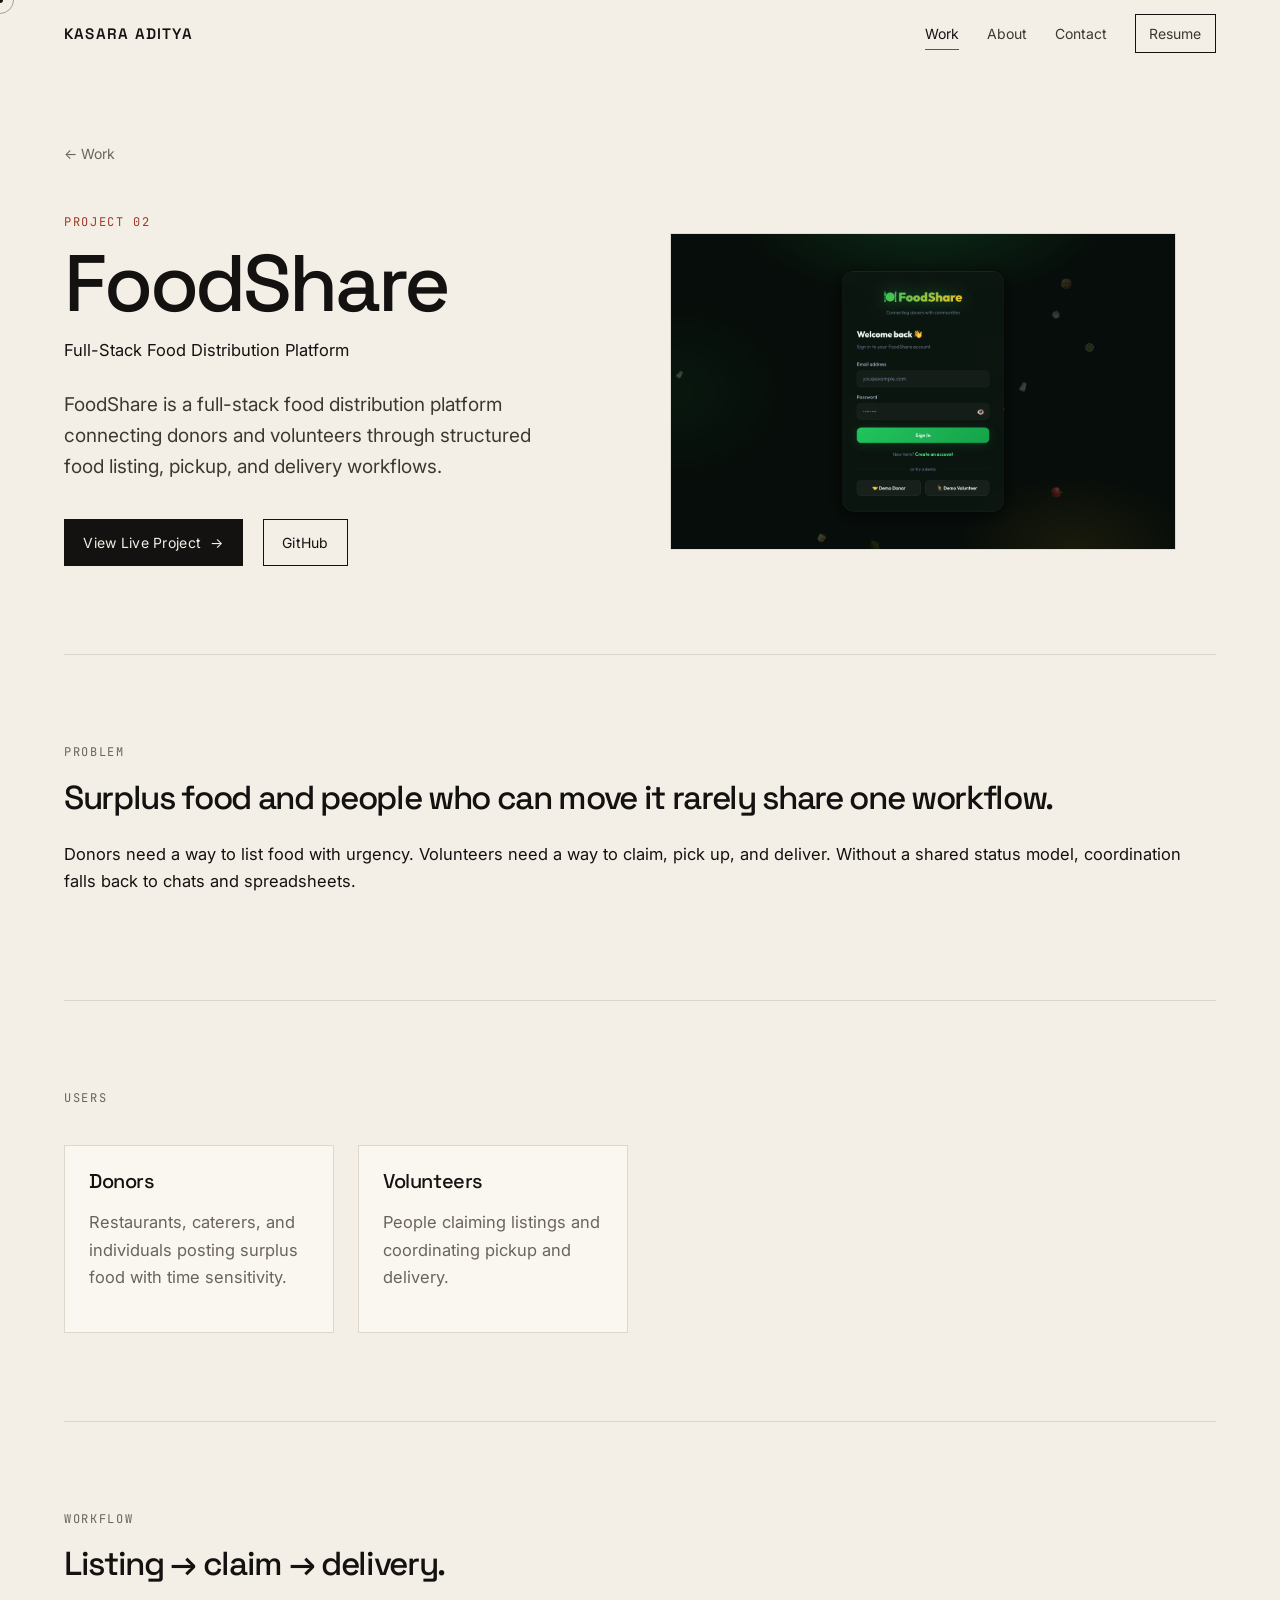
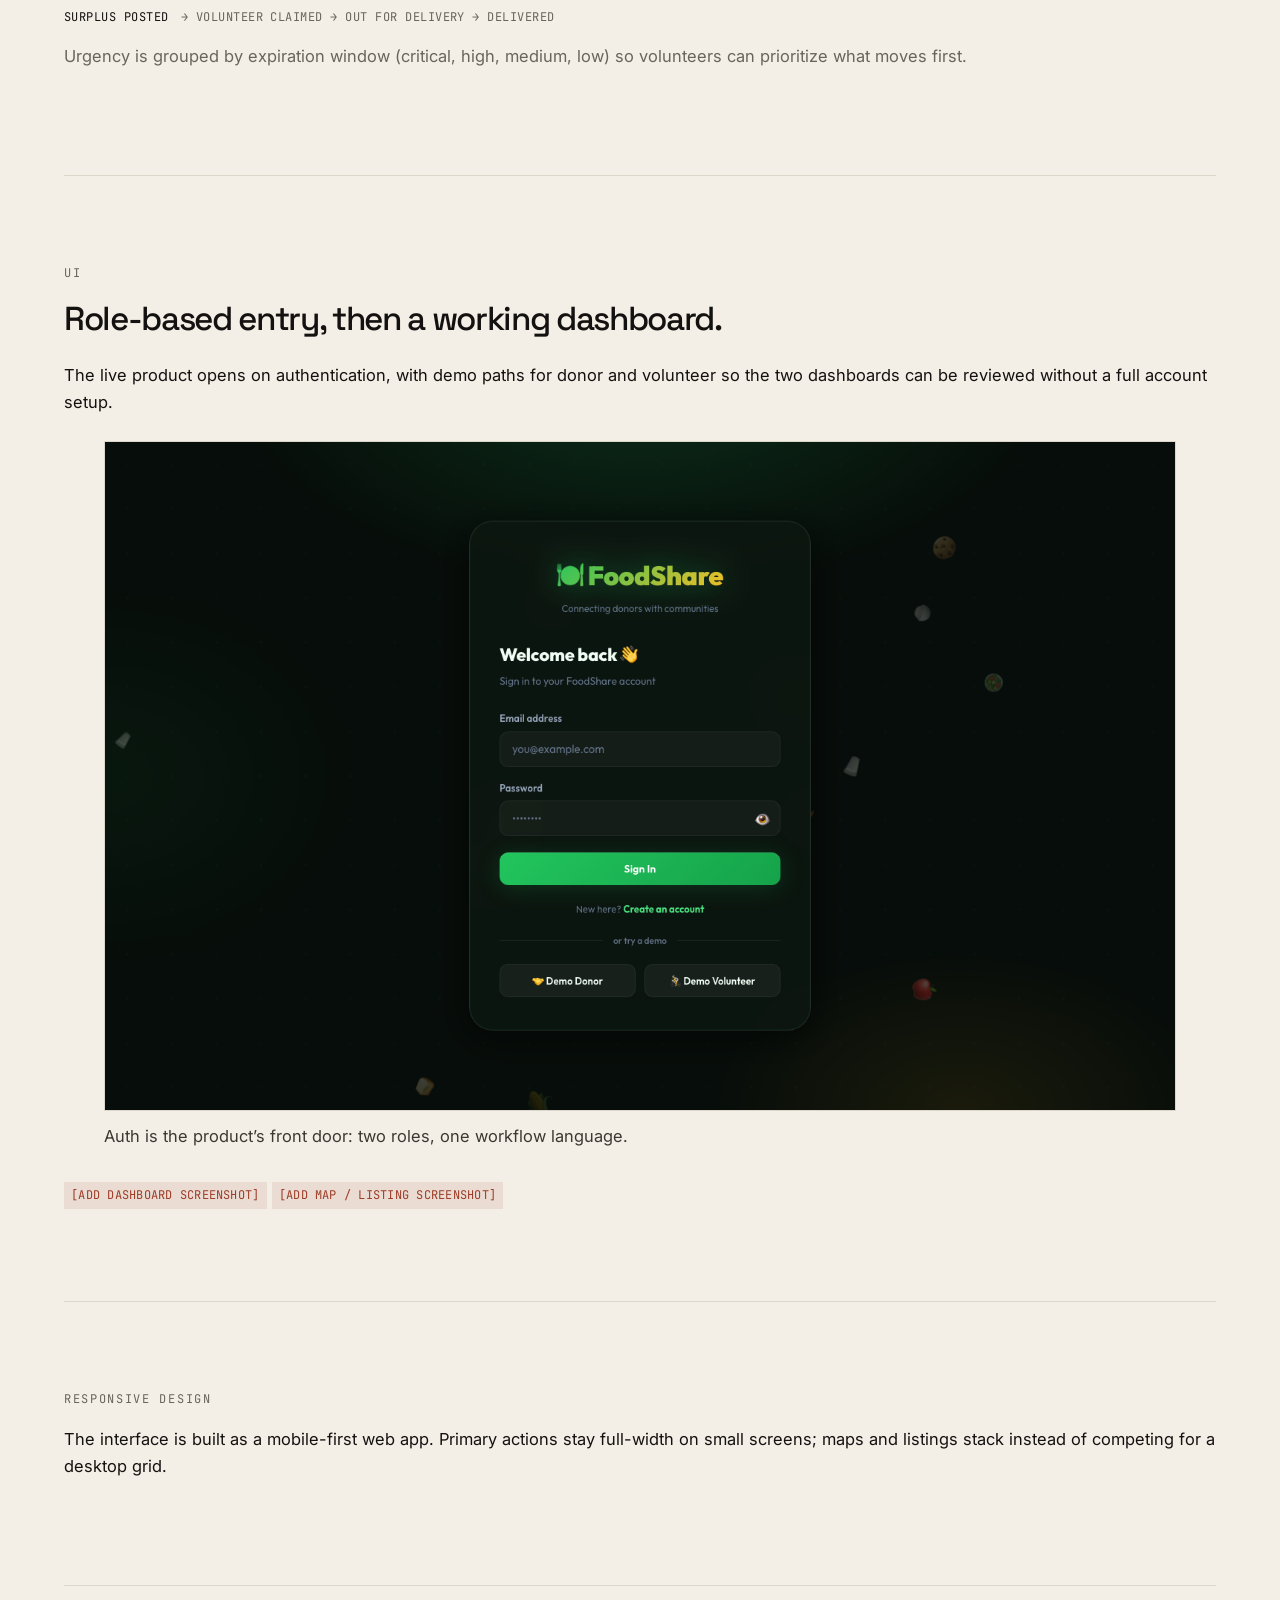
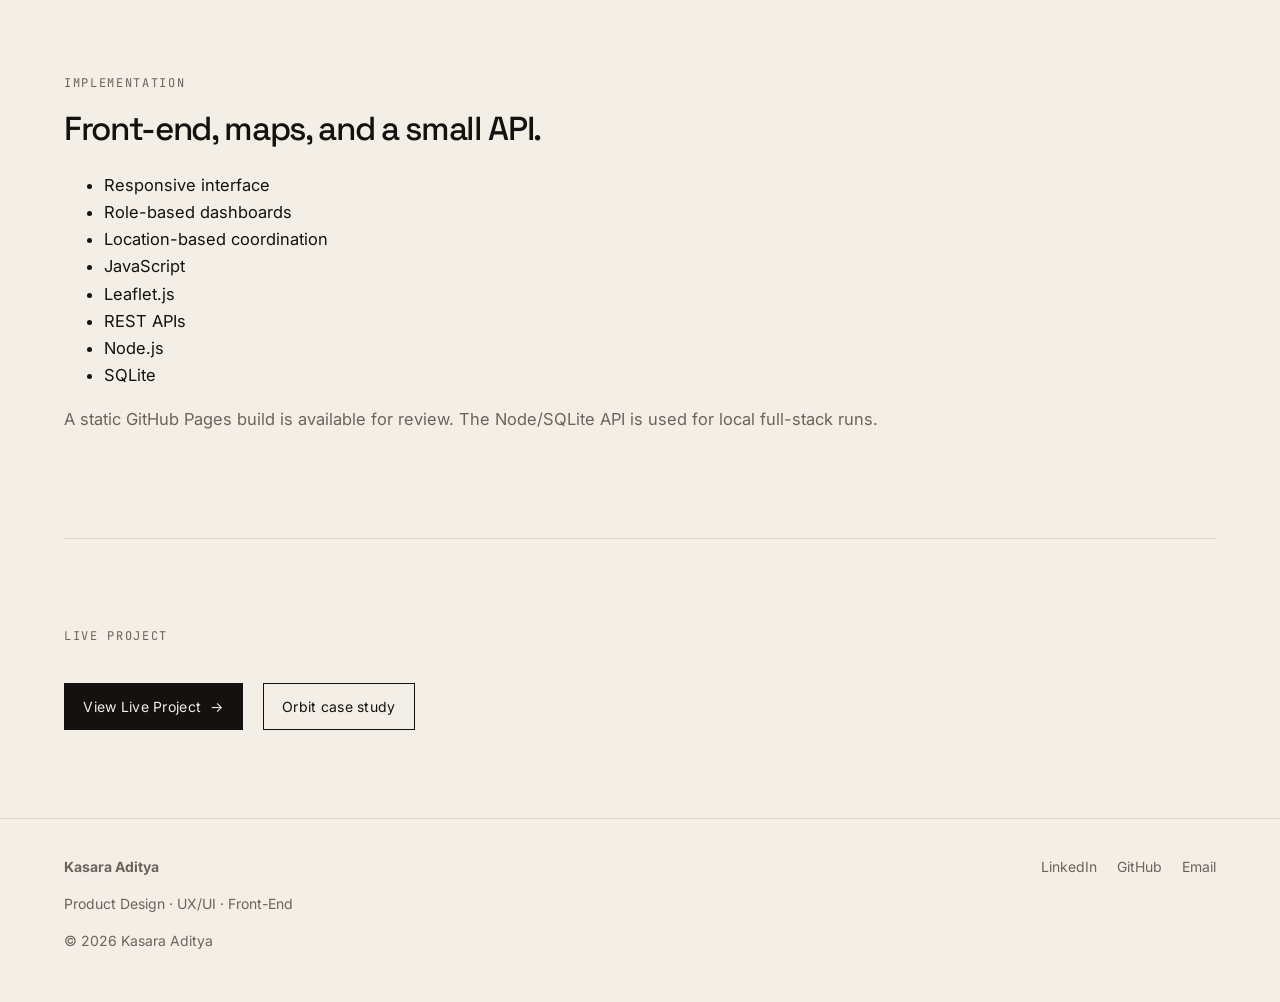
==== work/foodshare.html @ a4a10318 "feat: Initial commit of product design and engineering portfolio" ====
<!DOCTYPE html>
<html lang="en">
<head>
  <meta charset="utf-8">
  <meta name="viewport" content="width=device-width, initial-scale=1">
  <title>FoodShare — Case Study · Kasara Aditya</title>
  <meta name="description" content="Case study for FoodShare, a full-stack food distribution platform designed and built by Kasara Aditya.">
  <link rel="canonical" href="https://adityakasara.github.io/kasara-aditya-portfolio/work/foodshare.html">
  <meta property="og:title" content="FoodShare — Case Study · Kasara Aditya">
  <meta property="og:description" content="A full-stack platform connecting donors and volunteers through listing, pickup, and delivery workflows.">
  <meta property="og:image" content="../assets/foodshare/hero.png">
  <meta name="twitter:card" content="summary_large_image">
  <link rel="icon" href="../assets/images/favicon.svg" type="image/svg+xml">
  <link rel="preconnect" href="https://fonts.googleapis.com">
  <link rel="preconnect" href="https://fonts.gstatic.com" crossorigin>
  <link href="https://fonts.googleapis.com/css2?family=Inter:wght@400;500;600&family=JetBrains+Mono:wght@400&family=Space+Grotesk:wght@500;600&display=swap" rel="stylesheet">
  <link rel="stylesheet" href="../css/style.css">
  <link rel="stylesheet" href="../css/case-study.css">
  <link rel="stylesheet" href="../css/responsive.css">
</head>
<body>
  <div class="cs-progress" aria-hidden="true"></div>
  <a class="skip-link" href="#main">Skip to content</a>

  <header class="site-header">
    <div class="site-header__inner">
      <a class="wordmark" href="../index.html">Kasara Aditya</a>
      <nav class="nav-desktop" aria-label="Primary">
        <a href="../index.html#work" aria-current="page">Work</a>
        <a href="../index.html#about">About</a>
        <a href="../index.html#contact">Contact</a>
        <a class="btn-resume" href="../resume/Kasara_Aditya_Resume.pdf">Resume</a>
      </nav>
      <button class="menu-toggle" type="button" aria-expanded="false" aria-controls="mobile-menu" aria-label="Open menu">
        <span></span>
      </button>
    </div>
  </header>

  <div class="nav-drawer" id="mobile-menu" hidden>
    <div class="nav-drawer__top">
      <a class="wordmark" href="../index.html">Kasara Aditya</a>
      <button class="nav-drawer__close btn btn--ghost" type="button">Close</button>
    </div>
    <nav aria-label="Mobile">
      <a href="../index.html#work">Work</a>
      <a href="../index.html#about">About</a>
      <a href="../index.html#contact">Contact</a>
      <a href="../resume/Kasara_Aditya_Resume.pdf">Resume</a>
    </nav>
  </div>

  <main id="main">
    <section class="cs-hero container" id="hero">
      <a class="back-link" href="../index.html#work">← Work</a>
      <div class="cs-hero__grid">
        <div>
          <p class="cs-kicker">Project 02</p>
          <h1 class="display" style="font-size: clamp(2.6rem, 7vw, 5rem);">FoodShare</h1>
          <p>Full-Stack Food Distribution Platform</p>
          <p class="lede">FoodShare is a full-stack food distribution platform connecting donors and volunteers through structured food listing, pickup, and delivery workflows.</p>
          <div class="btn-row">
            <a class="btn" href="https://adityakasara.github.io/FoodShare/" rel="noopener noreferrer">View Live Project <span class="arrow" aria-hidden="true">→</span></a>
            <a class="btn btn--ghost" href="https://github.com/Adityakasara/FoodShare" rel="noopener noreferrer">GitHub</a>
          </div>
        </div>
        <figure class="cs-hero__media media-reveal">
          <img src="../assets/foodshare/hero.png" alt="FoodShare sign-in screen with donor and volunteer demo entry points" width="1440" height="900">
        </figure>
      </div>
    </section>

    <div class="container">
      <section class="cs-block" id="problem">
        <p class="eyebrow">Problem</p>
        <h2>Surplus food and people who can move it rarely share one workflow.</h2>
        <p>Donors need a way to list food with urgency. Volunteers need a way to claim, pick up, and deliver. Without a shared status model, coordination falls back to chats and spreadsheets.</p>
      </section>

      <section class="cs-block" id="users">
        <p class="eyebrow">Users</p>
        <div class="problem-grid">
          <article class="card">
            <h3>Donors</h3>
            <p class="muted">Restaurants, caterers, and individuals posting surplus food with time sensitivity.</p>
          </article>
          <article class="card">
            <h3>Volunteers</h3>
            <p class="muted">People claiming listings and coordinating pickup and delivery.</p>
          </article>
        </div>
      </section>

      <section class="cs-block" id="workflow">
        <p class="eyebrow">Workflow</p>
        <h2>Listing → claim → delivery.</h2>
        <p class="flow"><span>Surplus posted</span> → Volunteer claimed → Out for delivery → Delivered</p>
        <p class="muted" style="margin-top:1rem;">Urgency is grouped by expiration window (critical, high, medium, low) so volunteers can prioritize what moves first.</p>
      </section>

      <section class="cs-block" id="ui">
        <p class="eyebrow">UI</p>
        <h2>Role-based entry, then a working dashboard.</h2>
        <p>The live product opens on authentication, with demo paths for donor and volunteer so the two dashboards can be reviewed without a full account setup.</p>
        <figure style="margin-top:1.5rem;">
          <div class="ui-frame">
            <img src="../assets/foodshare/hero.png" alt="FoodShare authentication and demo role selection" width="1440" height="900" loading="lazy">
          </div>
          <figcaption class="ui-caption">Auth is the product’s front door: two roles, one workflow language.</figcaption>
        </figure>
        <p class="placeholder-note" style="margin-top:1rem;">[ADD DASHBOARD SCREENSHOT]</p>
        <p class="placeholder-note">[ADD MAP / LISTING SCREENSHOT]</p>
      </section>

      <section class="cs-block" id="responsive">
        <p class="eyebrow">Responsive Design</p>
        <p>The interface is built as a mobile-first web app. Primary actions stay full-width on small screens; maps and listings stack instead of competing for a desktop grid.</p>
      </section>

      <section class="cs-block" id="implementation">
        <p class="eyebrow">Implementation</p>
        <h2>Front-end, maps, and a small API.</h2>
        <ul>
          <li>Responsive interface</li>
          <li>Role-based dashboards</li>
          <li>Location-based coordination</li>
          <li>JavaScript</li>
          <li>Leaflet.js</li>
          <li>REST APIs</li>
          <li>Node.js</li>
          <li>SQLite</li>
        </ul>
        <p class="muted">A static GitHub Pages build is available for review. The Node/SQLite API is used for local full-stack runs.</p>
      </section>

      <section class="cs-block cs-end" id="live">
        <p class="eyebrow">Live Project</p>
        <div class="btn-row">
          <a class="btn" href="https://adityakasara.github.io/FoodShare/" rel="noopener noreferrer">View Live Project <span class="arrow" aria-hidden="true">→</span></a>
          <a class="btn btn--ghost" href="./orbit.html">Orbit case study</a>
        </div>
      </section>
    </div>
  </main>

  <footer class="site-footer">
    <div class="container site-footer__inner">
      <div>
        <strong>Kasara Aditya</strong>
        <p>Product Design · UX/UI · Front-End</p>
        <p>© 2026 Kasara Aditya</p>
      </div>
      <div>
        <a href="https://www.linkedin.com/in/adityakasara45" rel="noopener noreferrer">LinkedIn</a>
        <a href="https://github.com/Adityakasara" rel="noopener noreferrer">GitHub</a>
        <a href="mailto:adityakasara.45@gmail.com">Email</a>
      </div>
    </div>
  </footer>
  <script src="../js/main.js" defer></script>
</body>
</html>
---- css/style.css ----
/* ─────────────────────────────────────────────────────────────────────
   Kasara Aditya — Portfolio design system
   Editorial product-design studio. Warm paper, ink, one accent.
   ───────────────────────────────────────────────────────────────────── */

:root {
  --color-bg: #f3eee6;
  --color-bg-elevated: #faf7f1;
  --color-bg-muted: #eae4d8;
  --color-ink: #141210;
  --color-ink-soft: #3d3832;
  --color-muted: #6a645c;
  --color-faint: #8a8378;
  --color-line: #ddd6cb;
  --color-line-strong: #c8c0b3;
  --color-accent: #9c3d28;
  --color-accent-hover: #7e301f;
  --color-accent-soft: rgba(156, 61, 40, 0.1);
  --color-on-dark: #f3eee6;
  --color-on-dark-muted: #b7b0a6;
  --color-dark: #171412;
  --color-dark-elevated: #211d1a;
  --color-focus: #9c3d28;

  --font-display: "Space Grotesk", "Helvetica Neue", sans-serif;
  --font-body: "Inter", "Helvetica Neue", system-ui, sans-serif;
  --font-mono: "JetBrains Mono", ui-monospace, monospace;

  --text-display: clamp(2.75rem, 7vw, 5.5rem);
  --text-h1: clamp(2rem, 4.2vw, 3.25rem);
  --text-h2: clamp(1.5rem, 2.6vw, 2.125rem);
  --text-h3: 1.25rem;
  --text-body-lg: 1.1875rem;
  --text-body: 1.03125rem;
  --text-small: 0.875rem;
  --text-caption: 0.75rem;

  --leading-display: 0.95;
  --leading-tight: 1.15;
  --leading-body: 1.65;

  --space-2xs: 0.25rem;
  --space-xs: 0.5rem;
  --space-sm: 0.75rem;
  --space-md: 1rem;
  --space-lg: 1.5rem;
  --space-xl: 2.25rem;
  --space-2xl: 3.5rem;
  --space-3xl: 5.5rem;
  --space-4xl: 8rem;

  --radius-xs: 2px;
  --radius-sm: 4px;
  --radius-md: 8px;
  --shadow-soft: 0 1px 0 rgba(20, 18, 16, 0.04);
  --shadow-lift: 0 18px 40px rgba(20, 18, 16, 0.08);

  --ease-out: cubic-bezier(0.22, 1, 0.36, 1);
  --duration: 380ms;
  --duration-fast: 180ms;

  --nav-h: 4.25rem;
  --measure: 38rem;
  --content: 72rem;
  --gutter: clamp(1.25rem, 4vw, 3.5rem);

  --bp-sm: 390px;
  --bp-md: 768px;
  --bp-lg: 1024px;
  --bp-xl: 1280px;
  --bp-2xl: 1440px;
}

*,
*::before,
*::after {
  box-sizing: border-box;
}

html {
  scroll-behavior: smooth;
  background: var(--color-bg);
}

html:focus-within {
  scroll-behavior: smooth;
}

body {
  margin: 0;
  font-family: var(--font-body);
  font-size: var(--text-body);
  line-height: var(--leading-body);
  color: var(--color-ink);
  background: var(--color-bg);
  -webkit-font-smoothing: antialiased;
  text-rendering: optimizeLegibility;
}

body.nav-open {
  overflow: hidden;
}

img {
  max-width: 100%;
  height: auto;
  display: block;
}

a {
  color: inherit;
  text-decoration-thickness: 1px;
  text-underline-offset: 0.18em;
}

button,
input,
select {
  font: inherit;
}

:focus-visible {
  outline: 2px solid var(--color-focus);
  outline-offset: 3px;
}

.skip-link {
  position: absolute;
  left: var(--gutter);
  top: -4rem;
  z-index: 100;
  background: var(--color-ink);
  color: var(--color-on-dark);
  padding: 0.6rem 0.9rem;
}

.skip-link:focus {
  top: 0.75rem;
}

.container {
  width: min(100% - (var(--gutter) * 2), var(--content));
  margin-inline: auto;
}

.section {
  padding-block: var(--space-4xl);
}

.section--tight {
  padding-block: var(--space-3xl);
}

.eyebrow {
  font-family: var(--font-mono);
  font-size: var(--text-caption);
  letter-spacing: 0.14em;
  text-transform: uppercase;
  color: var(--color-muted);
  margin: 0 0 var(--space-md);
}

h1,
h2,
h3,
.display {
  font-family: var(--font-display);
  font-weight: 500;
  letter-spacing: -0.04em;
  line-height: var(--leading-tight);
  margin: 0;
}

.display {
  font-size: var(--text-display);
  line-height: var(--leading-display);
  font-weight: 500;
}

h1 {
  font-size: var(--text-h1);
}

h2 {
  font-size: var(--text-h2);
}

h3 {
  font-size: var(--text-h3);
  letter-spacing: -0.02em;
}

.lede {
  font-size: var(--text-body-lg);
  max-width: var(--measure);
  color: var(--color-ink-soft);
  margin: var(--space-lg) 0 0;
}

.muted {
  color: var(--color-muted);
}

.caption {
  font-size: var(--text-caption);
  letter-spacing: 0.04em;
  color: var(--color-muted);
}

/* ── Nav ─────────────────────────────────────────────────────────── */

.site-header {
  position: sticky;
  top: 0;
  z-index: 50;
  height: var(--nav-h);
  display: flex;
  align-items: center;
  border-bottom: 1px solid transparent;
  transition: background var(--duration) var(--ease-out),
    border-color var(--duration) var(--ease-out),
    backdrop-filter var(--duration) var(--ease-out);
}

.site-header.is-scrolled {
  background: rgba(243, 238, 230, 0.82);
  border-bottom-color: var(--color-line);
  backdrop-filter: blur(14px);
}

.site-header__inner {
  width: min(100% - (var(--gutter) * 2), var(--content));
  margin-inline: auto;
  display: flex;
  align-items: center;
  justify-content: space-between;
  gap: var(--space-lg);
}

.wordmark {
  font-family: var(--font-display);
  font-size: 0.95rem;
  letter-spacing: 0.08em;
  text-transform: uppercase;
  text-decoration: none;
  font-weight: 600;
}

.nav-desktop {
  display: none;
  align-items: center;
  gap: 1.75rem;
}

.nav-desktop a {
  text-decoration: none;
  font-size: var(--text-small);
  color: var(--color-ink-soft);
  position: relative;
}

.nav-desktop a::after {
  content: "";
  position: absolute;
  left: 0;
  bottom: -0.28rem;
  width: 100%;
  height: 1px;
  background: var(--color-accent);
  transform: scaleX(0);
  transform-origin: left;
  transition: transform var(--duration-fast) var(--ease-out);
}

.nav-desktop a:hover::after,
.nav-desktop a[aria-current="page"]::after,
.nav-desktop a.is-active::after {
  transform: scaleX(1);
}

.nav-desktop a.is-active,
.nav-desktop a[aria-current="page"] {
  color: var(--color-ink);
}

.btn-resume {
  border: 1px solid var(--color-ink);
  padding: 0.45rem 0.85rem;
  text-decoration: none !important;
  font-size: var(--text-small);
  transition: background var(--duration-fast) var(--ease-out),
    color var(--duration-fast) var(--ease-out);
}

.btn-resume::after {
  display: none !important;
}

.btn-resume:hover {
  background: var(--color-ink);
  color: var(--color-on-dark);
}

.menu-toggle {
  display: inline-flex;
  align-items: center;
  justify-content: center;
  width: 44px;
  height: 44px;
  border: 0;
  background: transparent;
  cursor: pointer;
}

.menu-toggle span,
.menu-toggle span::before,
.menu-toggle span::after {
  display: block;
  width: 18px;
  height: 1.5px;
  background: var(--color-ink);
  position: relative;
}

.menu-toggle span::before,
.menu-toggle span::after {
  content: "";
  position: absolute;
  left: 0;
}

.menu-toggle span::before {
  top: -6px;
}

.menu-toggle span::after {
  top: 6px;
}

.nav-drawer {
  position: fixed;
  inset: 0;
  z-index: 60;
  background: var(--color-bg);
  display: flex;
  flex-direction: column;
  padding: var(--space-xl) var(--gutter);
  transform: translateX(100%);
  transition: transform var(--duration) var(--ease-out);
}

.nav-drawer[hidden] {
  display: none;
}

.nav-drawer.is-open {
  display: flex;
  transform: translateX(0);
}

.nav-drawer__top {
  display: flex;
  justify-content: space-between;
  align-items: center;
}

.nav-drawer nav {
  display: flex;
  flex-direction: column;
  gap: 1.25rem;
  margin-top: var(--space-3xl);
}

.nav-drawer a {
  font-family: var(--font-display);
  font-size: clamp(2rem, 8vw, 3rem);
  text-decoration: none;
  letter-spacing: -0.04em;
}

/* ── Buttons ─────────────────────────────────────────────────────── */

.btn-row {
  display: flex;
  flex-wrap: wrap;
  align-items: center;
  gap: 0.75rem 1.25rem;
  margin-top: var(--space-xl);
}

.btn {
  display: inline-flex;
  align-items: center;
  gap: 0.55rem;
  min-height: 44px;
  padding: 0.7rem 1.15rem;
  border: 1px solid var(--color-ink);
  background: var(--color-ink);
  color: var(--color-on-dark);
  text-decoration: none;
  font-size: var(--text-small);
  letter-spacing: 0.02em;
  cursor: pointer;
  transition: transform var(--duration-fast) var(--ease-out),
    background var(--duration-fast) var(--ease-out),
    color var(--duration-fast) var(--ease-out);
}

.btn--ghost {
  background: transparent;
  color: var(--color-ink);
}

.btn--ghost:hover {
  background: var(--color-ink);
  color: var(--color-on-dark);
}

.btn--light {
  background: var(--color-on-dark);
  color: var(--color-ink);
  border-color: var(--color-on-dark);
}

.btn .arrow {
  display: inline-block;
  transition: transform var(--duration-fast) var(--ease-out);
}

.btn:hover .arrow,
.link-arrow:hover .arrow {
  transform: translateX(4px);
}

.link-arrow {
  display: inline-flex;
  align-items: center;
  gap: 0.4rem;
  text-decoration: none;
  font-size: var(--text-small);
  color: var(--color-accent);
}

.link-quiet {
  font-size: var(--text-small);
  color: var(--color-muted);
}

/* ── Hero ────────────────────────────────────────────────────────── */

.hero {
  padding-top: clamp(3.5rem, 10vh, 7rem);
  padding-bottom: var(--space-4xl);
}

.hero__meta {
  font-family: var(--font-mono);
  font-size: var(--text-caption);
  letter-spacing: 0.12em;
  text-transform: uppercase;
  color: var(--color-muted);
}

.hero .display span {
  display: block;
}

.hero .display em {
  font-style: normal;
  color: var(--color-accent);
}

.scroll-hint {
  margin-top: var(--space-3xl);
  display: flex;
  align-items: center;
  gap: 0.75rem;
  font-family: var(--font-mono);
  font-size: var(--text-caption);
  letter-spacing: 0.12em;
  text-transform: uppercase;
  color: var(--color-faint);
}

.scroll-hint__line {
  width: 1px;
  height: 3rem;
  background: var(--color-line-strong);
  transform-origin: top;
  animation: drip 2.4s var(--ease-out) infinite;
}

@keyframes drip {
  0% {
    transform: scaleY(0.2);
    opacity: 0;
  }
  40% {
    transform: scaleY(1);
    opacity: 1;
  }
  100% {
    transform: scaleY(1);
    opacity: 0.15;
  }
}

/* ── Work ────────────────────────────────────────────────────────── */

.section-head {
  display: grid;
  gap: var(--space-md);
  margin-bottom: var(--space-3xl);
}

.work-list {
  display: grid;
  gap: var(--space-4xl);
}

.project {
  display: grid;
  gap: var(--space-xl);
}

.project__media {
  position: relative;
  overflow: hidden;
  background: var(--color-bg-muted);
  aspect-ratio: 16 / 10;
  border: 1px solid var(--color-line);
}

.project__media img {
  width: 100%;
  height: 100%;
  object-fit: cover;
  object-position: top center;
  transform: scale(1);
  transition: transform 700ms var(--ease-out);
}

.project:hover .project__media img {
  transform: scale(1.03);
}

.project__index {
  font-family: var(--font-mono);
  font-size: var(--text-caption);
  color: var(--color-muted);
}

.project__title {
  margin-top: 0.35rem;
}

.tags {
  display: flex;
  flex-wrap: wrap;
  gap: 0.4rem;
  margin: 1rem 0 0;
  padding: 0;
  list-style: none;
}

.tags li {
  font-family: var(--font-mono);
  font-size: 0.7rem;
  letter-spacing: 0.04em;
  text-transform: uppercase;
  border: 1px solid var(--color-line-strong);
  padding: 0.28rem 0.5rem;
  color: var(--color-ink-soft);
}

.placeholder-frame {
  width: 100%;
  height: 100%;
  display: grid;
  place-items: center;
  color: var(--color-muted);
  font-family: var(--font-mono);
  font-size: var(--text-caption);
  letter-spacing: 0.08em;
  text-align: center;
  padding: var(--space-lg);
}

/* ── Approach ────────────────────────────────────────────────────── */

.timeline {
  display: grid;
  gap: 0;
  border-top: 1px solid var(--color-line);
}

.step {
  display: grid;
  gap: 0.75rem;
  padding: var(--space-xl) 0;
  border-bottom: 1px solid var(--color-line);
}

.step__num {
  font-family: var(--font-mono);
  font-size: var(--text-caption);
  color: var(--color-accent);
  letter-spacing: 0.08em;
}

/* ── Capabilities ────────────────────────────────────────────────── */

.cap-grid {
  display: grid;
  gap: var(--space-2xl);
  border-top: 1px solid var(--color-line);
  padding-top: var(--space-2xl);
}

.cap-col h3 {
  margin-bottom: var(--space-md);
}

.cap-col ul {
  list-style: none;
  margin: 0;
  padding: 0;
}

.cap-col li {
  padding: 0.55rem 0;
  border-bottom: 1px solid var(--color-line);
  color: var(--color-ink-soft);
}

/* ── About ───────────────────────────────────────────────────────── */

.about-grid {
  display: grid;
  gap: var(--space-2xl);
}

.meta-list dt {
  font-family: var(--font-mono);
  font-size: var(--text-caption);
  letter-spacing: 0.1em;
  text-transform: uppercase;
  color: var(--color-muted);
  margin-top: var(--space-lg);
}

.meta-list dd {
  margin: 0.35rem 0 0;
}

/* ── Contact ─────────────────────────────────────────────────────── */

.contact {
  background: var(--color-dark);
  color: var(--color-on-dark);
}

.contact .eyebrow,
.contact .lede,
.contact .muted {
  color: var(--color-on-dark-muted);
}

.contact .btn--ghost {
  color: var(--color-on-dark);
  border-color: var(--color-on-dark);
}

.contact .btn--ghost:hover {
  background: var(--color-on-dark);
  color: var(--color-dark);
}

/* ── Footer ──────────────────────────────────────────────────────── */

.site-footer {
  border-top: 1px solid var(--color-line);
  padding: var(--space-xl) 0;
  font-size: var(--text-small);
  color: var(--color-muted);
}

.site-footer__inner {
  display: flex;
  flex-wrap: wrap;
  justify-content: space-between;
  gap: var(--space-md);
}

.site-footer a {
  text-decoration: none;
  margin-left: 1rem;
}

.site-footer a:hover {
  color: var(--color-ink);
}

/* ── Reveal ──────────────────────────────────────────────────────── */

.reveal {
  opacity: 0;
  transform: translateY(16px);
  transition: opacity 700ms var(--ease-out), transform 700ms var(--ease-out);
}

.reveal.is-in {
  opacity: 1;
  transform: none;
}

.reveal-delay-1 { transition-delay: 80ms; }
.reveal-delay-2 { transition-delay: 160ms; }
.reveal-delay-3 { transition-delay: 240ms; }
.reveal-delay-4 { transition-delay: 320ms; }

.media-reveal {
  clip-path: inset(8% 8% 8% 8%);
  transition: clip-path 900ms var(--ease-out);
}

.media-reveal.is-in {
  clip-path: inset(0 0 0 0);
}

/* ── Cursor ──────────────────────────────────────────────────────── */

.cursor-dot,
.cursor-ring {
  display: none;
}

@media (hover: hover) and (pointer: fine) {
  body.has-cursor {
    cursor: none;
  }

  body.has-cursor a,
  body.has-cursor button {
    cursor: none;
  }

  .cursor-dot,
  .cursor-ring {
    display: block;
    position: fixed;
    top: 0;
    left: 0;
    pointer-events: none;
    z-index: 200;
    border-radius: 50%;
    transform: translate(-50%, -50%);
  }

  .cursor-dot {
    width: 6px;
    height: 6px;
    background: var(--color-ink);
  }

  .cursor-ring {
    width: 28px;
    height: 28px;
    border: 1px solid rgba(20, 18, 16, 0.35);
    transition: width 180ms var(--ease-out), height 180ms var(--ease-out);
  }

  body.is-pointer .cursor-ring {
    width: 42px;
    height: 42px;
  }
}

@media (prefers-reduced-motion: reduce) {
  html {
    scroll-behavior: auto;
  }

  *,
  *::before,
  *::after {
    animation: none !important;
    transition: none !important;
  }

  .reveal,
  .media-reveal {
    opacity: 1;
    transform: none;
    clip-path: none;
  }

  .cursor-dot,
  .cursor-ring {
    display: none !important;
  }

  body.has-cursor,
  body.has-cursor a,
  body.has-cursor button {
    cursor: auto;
  }
}
---- css/case-study.css ----
/* Case study layout — Orbit & FoodShare */

.cs-progress {
  position: fixed;
  top: 0;
  left: 0;
  height: 2px;
  width: 100%;
  background: var(--color-accent);
  z-index: 80;
  transform: scaleX(0);
  transform-origin: left;
}

.cs-hero {
  padding-top: clamp(3rem, 8vh, 6rem);
  padding-bottom: var(--space-3xl);
}

.cs-hero__grid {
  display: grid;
  gap: var(--space-2xl);
}

.cs-kicker {
  font-family: var(--font-mono);
  font-size: var(--text-caption);
  letter-spacing: 0.14em;
  text-transform: uppercase;
  color: var(--color-accent);
}

.cs-meta {
  display: grid;
  gap: var(--space-lg);
  margin-top: var(--space-xl);
}

.cs-meta div dt {
  font-family: var(--font-mono);
  font-size: var(--text-caption);
  letter-spacing: 0.1em;
  text-transform: uppercase;
  color: var(--color-muted);
}

.cs-meta div dd {
  margin: 0.3rem 0 0;
}

.cs-hero__media {
  aspect-ratio: 16 / 10;
  overflow: hidden;
  border: 1px solid var(--color-line);
  background: var(--color-bg-muted);
}

.cs-hero__media img {
  width: 100%;
  height: 100%;
  object-fit: cover;
  object-position: top center;
}

.cs-sticky {
  position: relative;
}

.cs-nav {
  display: none;
}

.cs-block {
  padding-block: var(--space-3xl);
  border-top: 1px solid var(--color-line);
}

.cs-block h2 {
  margin-bottom: var(--space-lg);
}

.problem-grid,
.insight-grid,
.stat-grid,
.journey,
.ia,
.ds-row,
.ui-showcase,
.interaction-list,
.iteration-list {
  display: grid;
  gap: var(--space-lg);
  margin-top: var(--space-xl);
}

.card {
  border: 1px solid var(--color-line);
  padding: var(--space-lg);
  background: var(--color-bg-elevated);
}

.card h3 {
  margin-bottom: 0.45rem;
}

.placeholder-note {
  font-family: var(--font-mono);
  font-size: var(--text-caption);
  color: var(--color-accent);
  letter-spacing: 0.02em;
  background: var(--color-accent-soft);
  display: inline-block;
  padding: 0.2rem 0.45rem;
  margin: 0.25rem 0;
}

.persona {
  display: grid;
  gap: var(--space-lg);
}

.journey-step {
  display: grid;
  gap: 0.5rem;
  padding-bottom: var(--space-lg);
  border-bottom: 1px solid var(--color-line);
}

.journey-step__stage {
  font-family: var(--font-display);
  font-size: 1.35rem;
}

.ia-tree {
  font-family: var(--font-mono);
  font-size: var(--text-small);
  line-height: 1.8;
  border: 1px solid var(--color-line);
  padding: var(--space-xl);
  background: var(--color-bg-elevated);
}

.ia-tree .root {
  font-family: var(--font-display);
  font-size: 1.1rem;
  letter-spacing: -0.03em;
  margin-bottom: var(--space-md);
}

.ia-branch {
  margin: 0.35rem 0 0.35rem 1rem;
  padding-left: 0.9rem;
  border-left: 1px solid var(--color-line-strong);
}

.wire-grid {
  display: grid;
  gap: var(--space-lg);
}

.wire-card {
  aspect-ratio: 4 / 3;
  border: 1px dashed var(--color-line-strong);
  background:
    linear-gradient(var(--color-line) 1px, transparent 1px) 0 0 / 100% 12%,
    linear-gradient(90deg, var(--color-bg-muted), var(--color-bg-elevated));
  display: grid;
  place-items: center;
  text-align: center;
  padding: var(--space-lg);
}

.flow {
  display: flex;
  flex-wrap: wrap;
  align-items: center;
  gap: 0.5rem 0.75rem;
  font-family: var(--font-mono);
  font-size: var(--text-caption);
  letter-spacing: 0.04em;
  text-transform: uppercase;
  color: var(--color-muted);
}

.flow span {
  color: var(--color-ink);
}

.swatch-row {
  display: grid;
  grid-template-columns: repeat(2, 1fr);
  gap: 0.75rem;
}

.swatch {
  min-height: 7.5rem;
  padding: 0.75rem;
  display: flex;
  flex-direction: column;
  justify-content: flex-end;
  border: 1px solid var(--color-line);
  font-family: var(--font-mono);
  font-size: 0.7rem;
}

.swatch--primary { background: #06070a; color: #f1f5f9; }
.swatch--secondary { background: #151924; color: #f1f5f9; }
.swatch--accent { background: #6366f1; color: #fff; }
.swatch--surface { background: #0f121a; color: #f1f5f9; }
.swatch--border { background: #eae4d8; color: #141210; }
.swatch--text { background: #f1f5f9; color: #0a0c12; }

.type-sample {
  border-top: 1px solid var(--color-line);
  padding: 1rem 0;
}

.type-sample strong {
  font-family: var(--font-mono);
  font-size: var(--text-caption);
  font-weight: 400;
  color: var(--color-muted);
  display: block;
  margin-bottom: 0.25rem;
}

.type-syne {
  font-family: "Syne", var(--font-display), sans-serif;
  font-size: 1.75rem;
  letter-spacing: -0.04em;
}

.type-jakarta {
  font-family: "Plus Jakarta Sans", var(--font-body), sans-serif;
}

.type-mono {
  font-family: var(--font-mono);
}

.comp-chips {
  display: flex;
  flex-wrap: wrap;
  gap: 0.45rem;
}

.comp-chips span {
  border: 1px solid var(--color-line-strong);
  padding: 0.4rem 0.65rem;
  font-size: var(--text-small);
}

.ui-frame {
  aspect-ratio: 16 / 10;
  overflow: hidden;
  border: 1px solid var(--color-line);
  background: var(--color-bg-muted);
}

.ui-frame img,
.ui-frame--mobile img {
  width: 100%;
  height: 100%;
  object-fit: cover;
  object-position: top center;
}

.ui-frame--mobile {
  aspect-ratio: 9 / 16;
  max-width: 22rem;
}

.ui-caption {
  margin-top: 0.75rem;
  color: var(--color-ink-soft);
}

.impl-flow {
  display: flex;
  flex-wrap: wrap;
  gap: 0.5rem;
  margin: var(--space-lg) 0;
}

.impl-flow span {
  background: var(--color-ink);
  color: var(--color-on-dark);
  padding: 0.4rem 0.7rem;
  font-size: var(--text-small);
}

.cs-end {
  padding-block: var(--space-3xl);
}

.back-link {
  display: inline-flex;
  margin-bottom: var(--space-xl);
  text-decoration: none;
  font-size: var(--text-small);
  color: var(--color-muted);
}

.back-link:hover {
  color: var(--color-ink);
}
---- css/responsive.css ----
/* Breakpoints: 375 / 390 / 768 / 1024 / 1280 / 1440+ */

@media (min-width: 768px) {
  .menu-toggle {
    display: none;
  }

  .nav-desktop {
    display: flex;
  }

  .nav-drawer {
    display: none !important;
  }

  .section-head {
    grid-template-columns: 1fr 1.2fr;
    align-items: end;
  }

  .project {
    grid-template-columns: 1.4fr 0.8fr;
    align-items: end;
    gap: var(--space-2xl);
  }

  .project--alt {
    grid-template-columns: 0.8fr 1.4fr;
  }

  .project--alt .project__media {
    order: 2;
  }

  .timeline {
    grid-template-columns: repeat(6, 1fr);
    gap: 0;
    border-top: 0;
  }

  .step {
    padding: var(--space-xl) var(--space-md) var(--space-xl) 0;
    border-bottom: 0;
    border-top: 1px solid var(--color-line);
    position: relative;
  }

  .step::before {
    content: "";
    position: absolute;
    top: -1px;
    left: 0;
    width: 1.5rem;
    height: 2px;
    background: var(--color-accent);
    transform: scaleX(0);
    transform-origin: left;
    transition: transform 700ms var(--ease-out);
  }

  .step.is-in::before {
    transform: scaleX(1);
  }

  .cap-grid {
    grid-template-columns: repeat(3, 1fr);
    gap: var(--space-xl);
  }

  .about-grid {
    grid-template-columns: 1.4fr 0.8fr;
    gap: var(--space-3xl);
  }

  .cs-hero__grid {
    grid-template-columns: 1fr 1.15fr;
    align-items: end;
  }

  .cs-meta {
    grid-template-columns: repeat(3, 1fr);
  }

  .problem-grid,
  .insight-grid {
    grid-template-columns: repeat(2, 1fr);
  }

  .stat-grid {
    grid-template-columns: repeat(3, 1fr);
  }

  .persona {
    grid-template-columns: 0.7fr 1.3fr;
  }

  .journey {
    grid-template-columns: 1fr;
  }

  .wire-grid {
    grid-template-columns: repeat(3, 1fr);
  }

  .ds-row {
    grid-template-columns: 1fr 1fr;
  }

  .swatch-row {
    grid-template-columns: repeat(3, 1fr);
  }

  .ui-showcase {
    grid-template-columns: 1fr;
  }

  .interaction-list,
  .iteration-list {
    grid-template-columns: 1fr 1fr;
  }
}

@media (min-width: 1024px) {
  .cs-nav {
    display: flex;
    flex-direction: column;
    gap: 0.55rem;
    position: sticky;
    top: calc(var(--nav-h) + 1.5rem);
    font-family: var(--font-mono);
    font-size: 0.7rem;
    letter-spacing: 0.06em;
    text-transform: uppercase;
  }

  .cs-nav a {
    text-decoration: none;
    color: var(--color-faint);
  }

  .cs-nav a.is-active {
    color: var(--color-accent);
  }

  .cs-sticky {
    display: grid;
    grid-template-columns: 10rem 1fr;
    gap: var(--space-2xl);
    align-items: start;
  }

  .problem-grid {
    grid-template-columns: repeat(4, 1fr);
  }

  .ui-showcase--split {
    grid-template-columns: 1.4fr 0.7fr;
    align-items: start;
  }
}

@media (min-width: 1280px) {
  .hero .display {
    max-width: 18ch;
  }
}

@media (max-width: 767px) {
  .project__media,
  .cs-hero__media,
  .ui-frame {
    aspect-ratio: 4 / 3;
  }

  .section {
    padding-block: 4.25rem;
  }

  .site-footer a {
    margin-left: 0;
    margin-right: 1rem;
  }
}

@media (max-width: 389px) {
  .display {
    font-size: 2.35rem;
  }
}
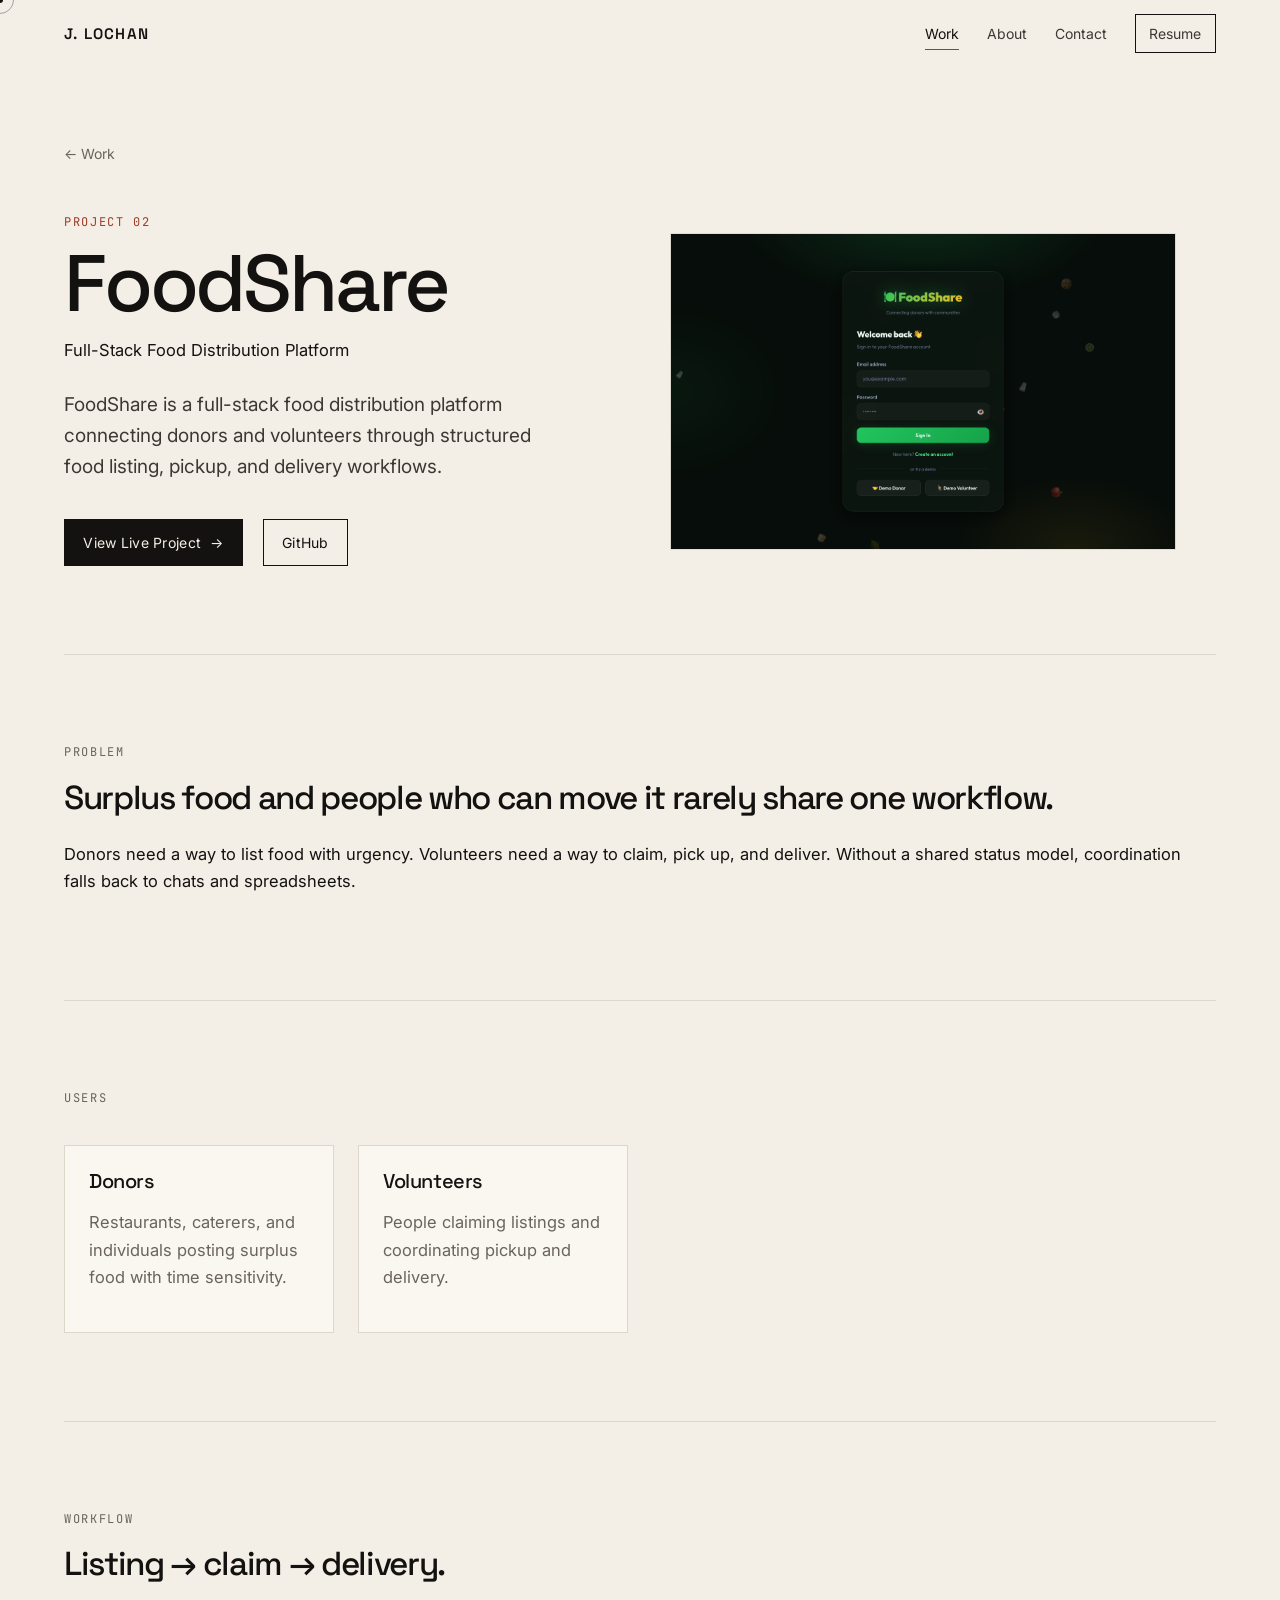
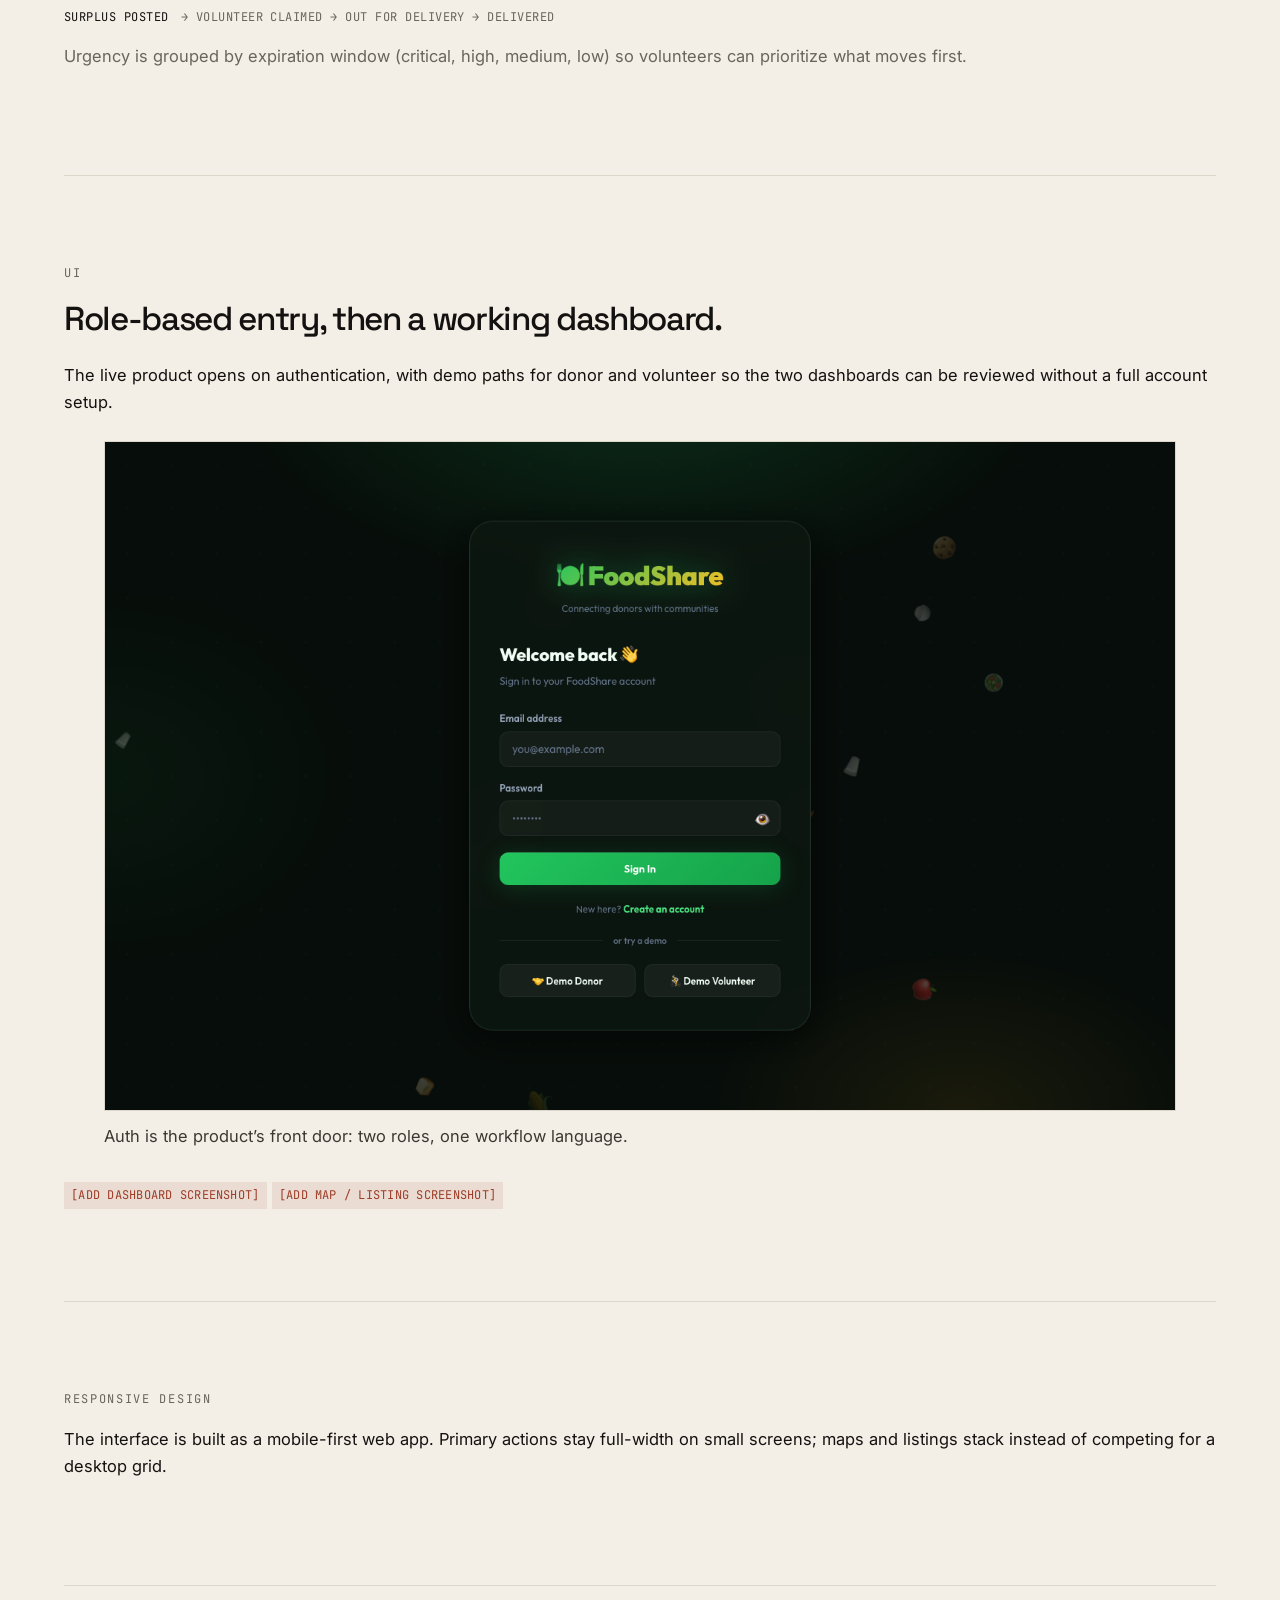
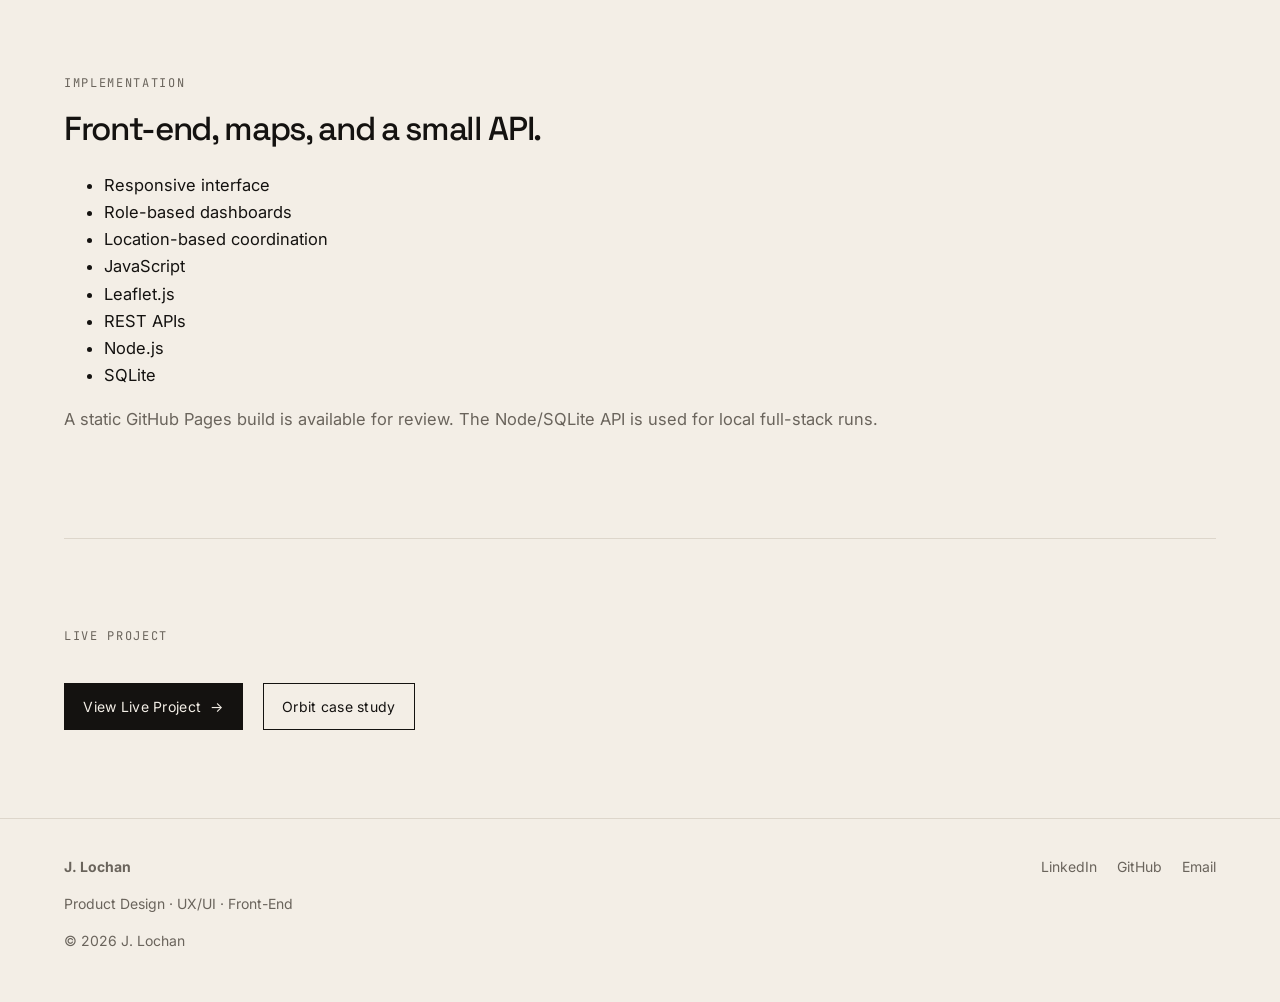
==== commit 8074bb4c: "docs: Update portfolio identity, branding, and case studies to J. Lochan" ====
--- a/work/foodshare.html
+++ b/work/foodshare.html
@@ -3,10 +3,10 @@
 <head>
   <meta charset="utf-8">
   <meta name="viewport" content="width=device-width, initial-scale=1">
-  <title>FoodShare — Case Study · Kasara Aditya</title>
-  <meta name="description" content="Case study for FoodShare, a full-stack food distribution platform designed and built by Kasara Aditya.">
-  <link rel="canonical" href="https://adityakasara.github.io/kasara-aditya-portfolio/work/foodshare.html">
-  <meta property="og:title" content="FoodShare — Case Study · Kasara Aditya">
+  <title>FoodShare — Case Study · J. Lochan</title>
+  <meta name="description" content="Case study for FoodShare, a full-stack food distribution platform designed and built by J. Lochan.">
+  <link rel="canonical" href="https://j-lochan.github.io/j-lochan-portfolio/work/foodshare.html">
+  <meta property="og:title" content="FoodShare — Case Study · J. Lochan">
   <meta property="og:description" content="A full-stack platform connecting donors and volunteers through listing, pickup, and delivery workflows.">
   <meta property="og:image" content="../assets/foodshare/hero.png">
   <meta name="twitter:card" content="summary_large_image">
@@ -24,12 +24,12 @@
 
   <header class="site-header">
     <div class="site-header__inner">
-      <a class="wordmark" href="../index.html">Kasara Aditya</a>
+      <a class="wordmark" href="../index.html">J. Lochan</a>
       <nav class="nav-desktop" aria-label="Primary">
         <a href="../index.html#work" aria-current="page">Work</a>
         <a href="../index.html#about">About</a>
         <a href="../index.html#contact">Contact</a>
-        <a class="btn-resume" href="../resume/Kasara_Aditya_Resume.pdf">Resume</a>
+        <a class="btn-resume" href="../resume/J_Lochan_Resume.pdf">Resume</a>
       </nav>
       <button class="menu-toggle" type="button" aria-expanded="false" aria-controls="mobile-menu" aria-label="Open menu">
         <span></span>
@@ -39,14 +39,14 @@
 
   <div class="nav-drawer" id="mobile-menu" hidden>
     <div class="nav-drawer__top">
-      <a class="wordmark" href="../index.html">Kasara Aditya</a>
+      <a class="wordmark" href="../index.html">J. Lochan</a>
       <button class="nav-drawer__close btn btn--ghost" type="button">Close</button>
     </div>
     <nav aria-label="Mobile">
       <a href="../index.html#work">Work</a>
       <a href="../index.html#about">About</a>
       <a href="../index.html#contact">Contact</a>
-      <a href="../resume/Kasara_Aditya_Resume.pdf">Resume</a>
+      <a href="../resume/J_Lochan_Resume.pdf">Resume</a>
     </nav>
   </div>
 
@@ -60,8 +60,8 @@
           <p>Full-Stack Food Distribution Platform</p>
           <p class="lede">FoodShare is a full-stack food distribution platform connecting donors and volunteers through structured food listing, pickup, and delivery workflows.</p>
           <div class="btn-row">
-            <a class="btn" href="https://adityakasara.github.io/FoodShare/" rel="noopener noreferrer">View Live Project <span class="arrow" aria-hidden="true">→</span></a>
-            <a class="btn btn--ghost" href="https://github.com/Adityakasara/FoodShare" rel="noopener noreferrer">GitHub</a>
+            <a class="btn" href="https://j-lochan.github.io/FoodShare/" rel="noopener noreferrer">View Live Project <span class="arrow" aria-hidden="true">→</span></a>
+            <a class="btn btn--ghost" href="https://github.com/J-Lochan/FoodShare" rel="noopener noreferrer">GitHub</a>
           </div>
         </div>
         <figure class="cs-hero__media media-reveal">
@@ -136,7 +136,7 @@
       <section class="cs-block cs-end" id="live">
         <p class="eyebrow">Live Project</p>
         <div class="btn-row">
-          <a class="btn" href="https://adityakasara.github.io/FoodShare/" rel="noopener noreferrer">View Live Project <span class="arrow" aria-hidden="true">→</span></a>
+          <a class="btn" href="https://j-lochan.github.io/FoodShare/" rel="noopener noreferrer">View Live Project <span class="arrow" aria-hidden="true">→</span></a>
           <a class="btn btn--ghost" href="./orbit.html">Orbit case study</a>
         </div>
       </section>
@@ -146,14 +146,14 @@
   <footer class="site-footer">
     <div class="container site-footer__inner">
       <div>
-        <strong>Kasara Aditya</strong>
+        <strong>J. Lochan</strong>
         <p>Product Design · UX/UI · Front-End</p>
-        <p>© 2026 Kasara Aditya</p>
+        <p>© 2026 J. Lochan</p>
       </div>
       <div>
-        <a href="https://www.linkedin.com/in/adityakasara45" rel="noopener noreferrer">LinkedIn</a>
-        <a href="https://github.com/Adityakasara" rel="noopener noreferrer">GitHub</a>
-        <a href="mailto:adityakasara.45@gmail.com">Email</a>
+        <a href="https://github.com/J-Lochan" rel="noopener noreferrer">LinkedIn</a>
+        <a href="https://github.com/J-Lochan" rel="noopener noreferrer">GitHub</a>
+        <a href="mailto:j.lochan@users.noreply.github.com">Email</a>
       </div>
     </div>
   </footer>
--- a/css/style.css
+++ b/css/style.css
@@ -1,5 +1,5 @@
 /* ─────────────────────────────────────────────────────────────────────
-   Kasara Aditya — Portfolio design system
+   J. Lochan — Portfolio design system
    Editorial product-design studio. Warm paper, ink, one accent.
    ───────────────────────────────────────────────────────────────────── */
 
